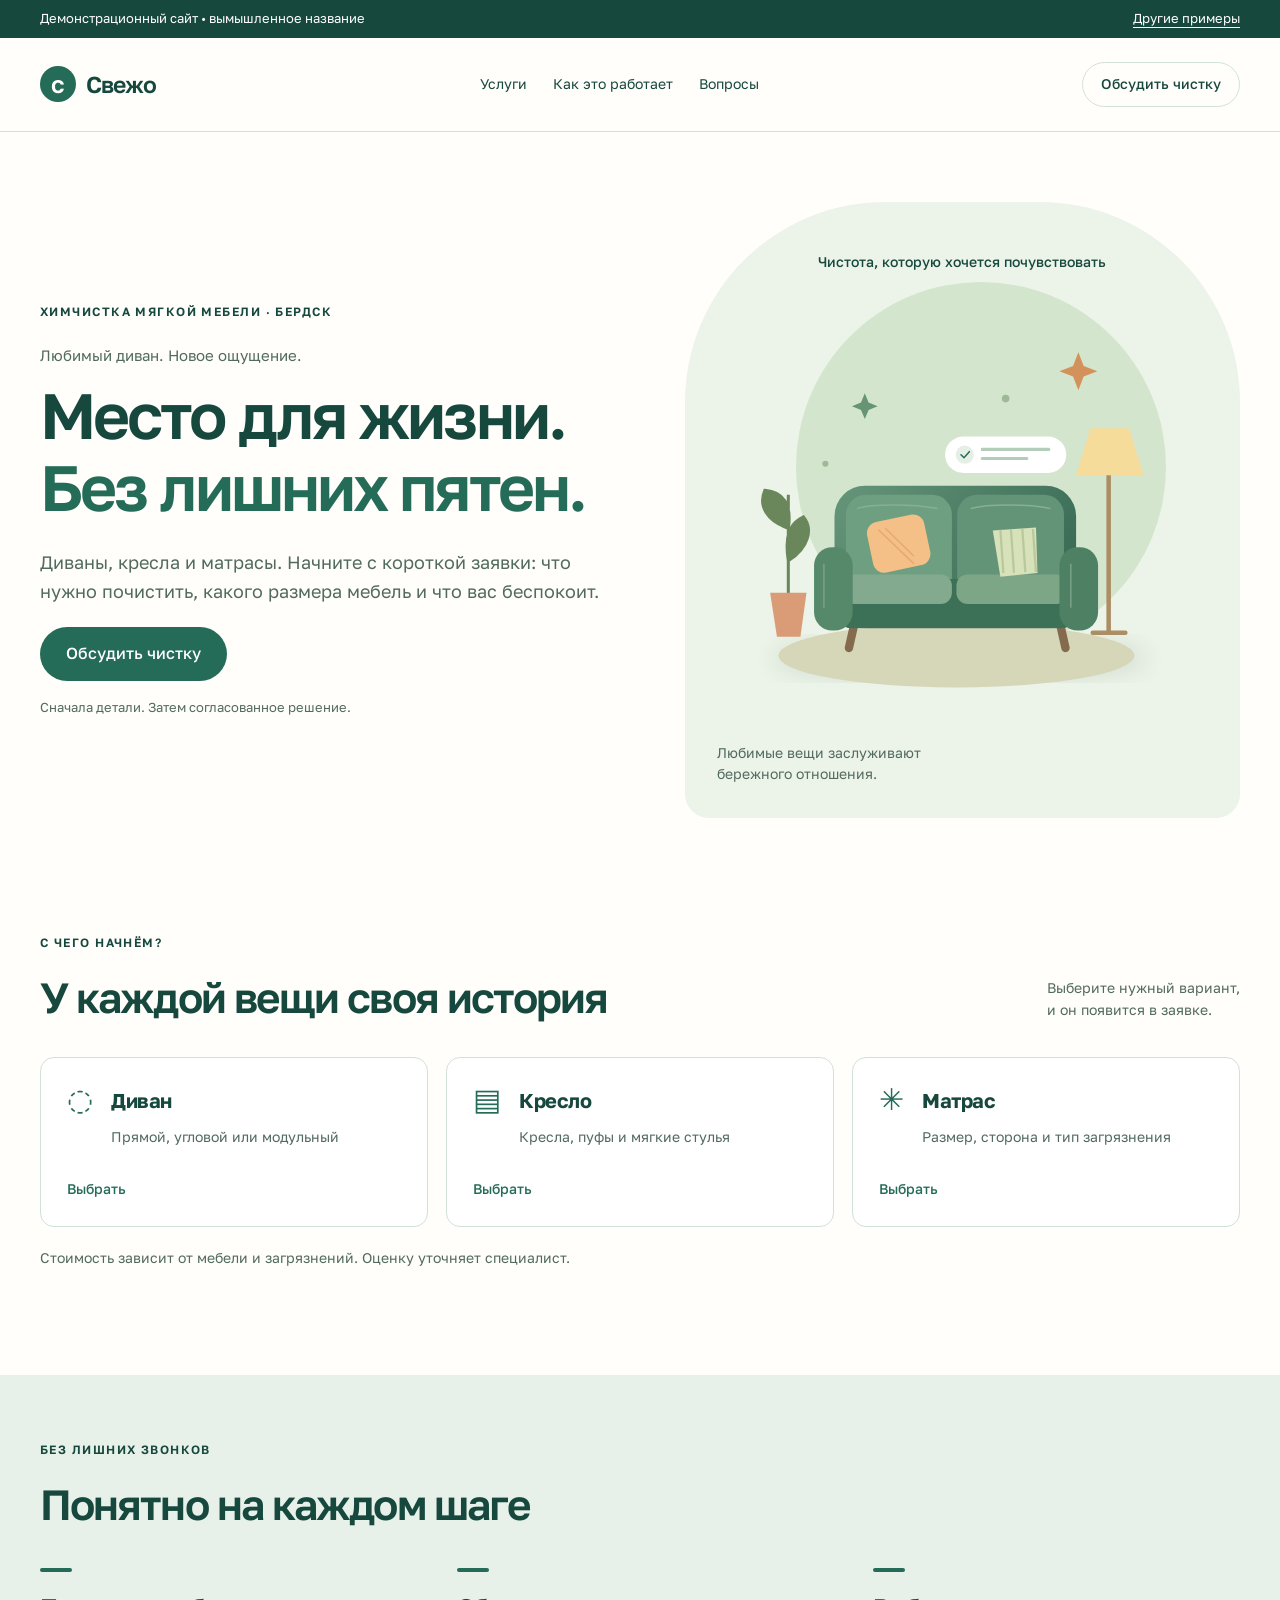
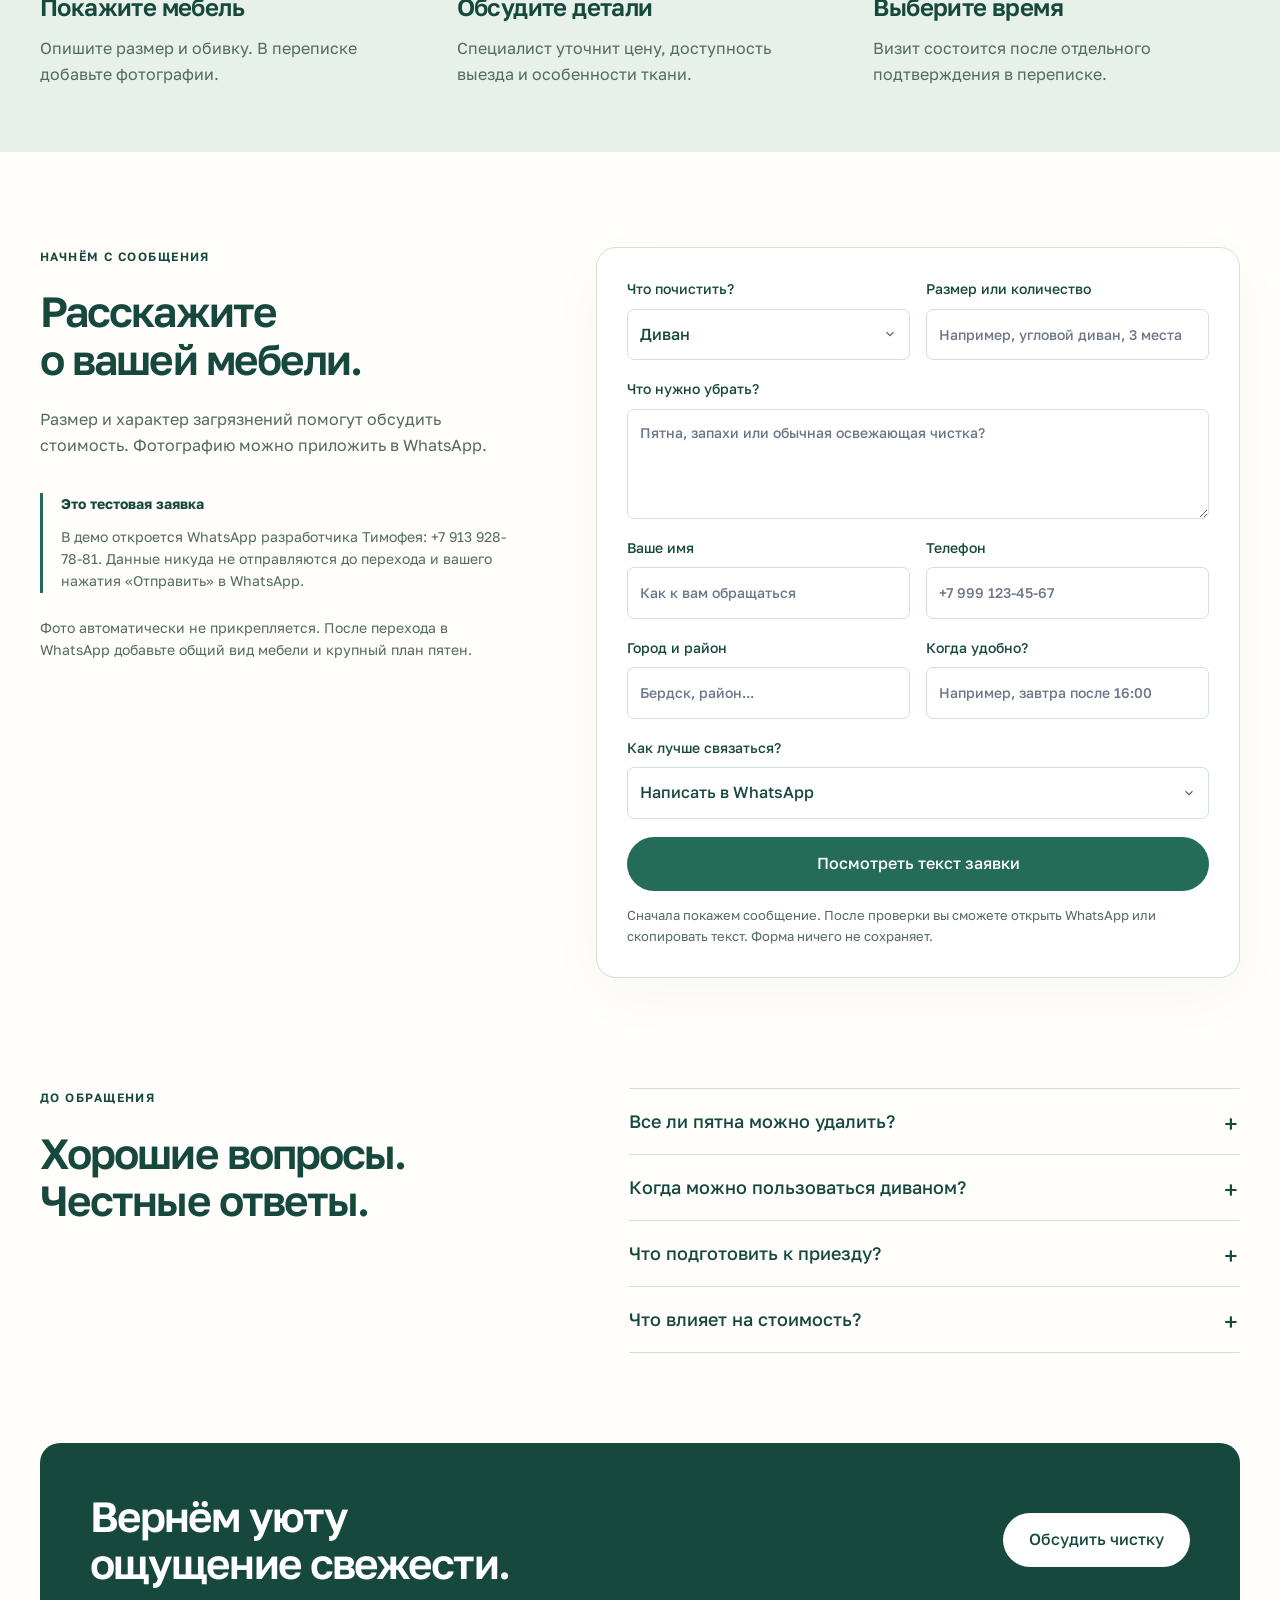
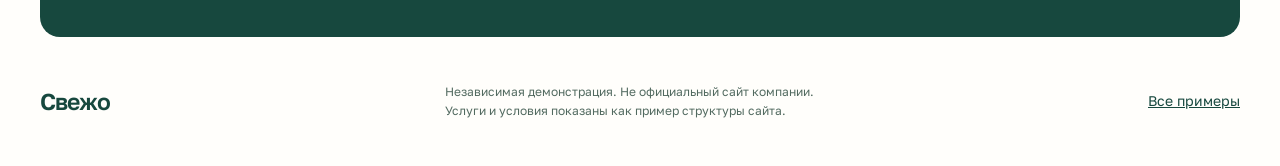
==== cleaning/index.html @ 1a915739 "Publish two independent local service demo websites" ====
<!doctype html><html lang="ru"><head><meta charset="utf-8"><meta name="viewport" content="width=device-width, initial-scale=1"><meta name="description" content="Независимый демонстрационный сайт: химчистка мягкой мебели, удобная заявка в WhatsApp."><meta name="theme-color" content="#1b695a"><title>Свежо · Химчистка мягкой мебели · Демо</title><link rel="icon" href="../assets/sofa.svg" type="image/svg+xml"><link rel="stylesheet" href="../styles.css"><script defer src="../app.js"></script></head>
<body class="cleaning" data-kind="Химчистка мягкой мебели"><div class="demo"><span>Демонстрационный сайт • вымышленное название</span><a href="../">Другие примеры</a></div>
<header><a class="brand" href="#home"><span class="brandmark" aria-hidden="true">с</span>Свежо</a><nav aria-label="Навигация"><a href="#services">Услуги</a><a href="#how">Как это работает</a><a href="#questions">Вопросы</a></nav><a class="header-cta" href="#request">Обсудить чистку</a></header>
<main id="home"><section class="hero wrap"><div class="hero-copy"><span class="eyebrow">Химчистка мягкой мебели · Бердск</span><p class="kicker">Любимый диван. Новое ощущение.</p><h1>Место для жизни.<br><em>Без лишних пятен.</em></h1><p class="intro">Диваны, кресла и матрасы. Начните с короткой заявки: что нужно почистить, какого размера мебель и что вас беспокоит.</p><a class="button primary" href="#request">Обсудить чистку</a><p class="micro">Сначала детали. Затем согласованное решение.</p></div><div class="hero-art"><div class="art-caption">Чистота, которую хочется почувствовать</div><img src="../assets/sofa.svg" alt="Авторская иллюстрация зелёного дивана" width="680" height="620"><div class="art-note">Любимые вещи заслуживают<br>бережного отношения.</div></div></section>
<section class="services wrap" id="services"><div class="section-head"><div><span class="eyebrow">С чего начнём?</span><h2>У каждой вещи своя история</h2></div><p>Выберите нужный вариант,<br>и он появится в заявке.</p></div><div class="service-list"><button class="service" type="button" data-service="Диван"><span class="service-icon" aria-hidden="true">◌</span><span><strong>Диван</strong><small>Прямой, угловой или модульный</small></span><span class="choose">Выбрать</span></button><button class="service" type="button" data-service="Кресло"><span class="service-icon" aria-hidden="true">▤</span><span><strong>Кресло</strong><small>Кресла, пуфы и мягкие стулья</small></span><span class="choose">Выбрать</span></button><button class="service" type="button" data-service="Матрас"><span class="service-icon" aria-hidden="true">✳</span><span><strong>Матрас</strong><small>Размер, сторона и тип загрязнения</small></span><span class="choose">Выбрать</span></button></div><p class="service-foot">Стоимость зависит от мебели и загрязнений. Оценку уточняет специалист.</p></section>
<section class="process" id="how"><div class="wrap"><span class="eyebrow">Без лишних звонков</span><h2>Понятно на каждом шаге</h2><div class="steps"><article><span class="step-mark" aria-hidden="true"></span><h3>Покажите мебель</h3><p>Опишите размер и обивку. В переписке добавьте фотографии.</p></article><article><span class="step-mark" aria-hidden="true"></span><h3>Обсудите детали</h3><p>Специалист уточнит цену, доступность выезда и особенности ткани.</p></article><article><span class="step-mark" aria-hidden="true"></span><h3>Выберите время</h3><p>Визит состоится после отдельного подтверждения в переписке.</p></article></div></div></section>
<section class="request wrap" id="request"><div class="request-copy"><span class="eyebrow">Начнём с сообщения</span><h2>Расскажите<br>о вашей мебели.</h2><p>Размер и характер загрязнений помогут обсудить стоимость. Фотографию можно приложить в WhatsApp.</p><aside><strong>Это тестовая заявка</strong><p>В демо откроется WhatsApp разработчика Тимофея: +7 913 928-78-81. Данные никуда не отправляются до перехода и вашего нажатия «Отправить» в WhatsApp.</p></aside><p class="photo-note">Фото автоматически не прикрепляется. После перехода в WhatsApp добавьте общий вид мебели и крупный план пятен.</p></div><form id="request-form"><div class="field-row"><label>Что почистить?<select name="service" required><option>Диван</option><option>Кресло</option><option>Матрас</option></select></label><label>Размер или количество<input name="model" placeholder="Например, угловой диван, 3 места" maxlength="120"></label></div><label>Что нужно убрать?<textarea name="problem" rows="3" placeholder="Пятна, запахи или обычная освежающая чистка?" required maxlength="1000"></textarea></label><div class="field-row"><label>Ваше имя<input name="name" autocomplete="given-name" placeholder="Как к вам обращаться" required maxlength="70"></label><label>Телефон<input name="phone" type="tel" inputmode="tel" autocomplete="tel" placeholder="+7 999 123-45-67" required maxlength="24"></label></div><div class="field-row"><label>Город и район<input name="area" placeholder="Бердск, район..." maxlength="150" required></label><label>Когда удобно?<input name="time" placeholder="Например, завтра после 16:00" maxlength="120"></label></div><label>Как лучше связаться?<select name="reply"><option>Написать в WhatsApp</option><option>Позвонить на указанный телефон</option></select></label><button class="button primary submit" type="submit">Посмотреть текст заявки</button><p class="form-hint">Сначала покажем сообщение. После проверки вы сможете открыть WhatsApp или скопировать текст. Форма ничего не сохраняет.</p></form></section>
<section class="faq wrap" id="questions"><div><span class="eyebrow">До обращения</span><h2>Хорошие вопросы.<br>Честные ответы.</h2></div><div><details><summary>Все ли пятна можно удалить?</summary><p>Результат зависит от ткани, возраста и происхождения пятна. Перед работой специалист должен оценить материал и ограничения. Полное удаление любых пятен заранее не обещается.</p></details><details><summary>Когда можно пользоваться диваном?</summary><p>Время высыхания зависит от обивки, влажности и проветривания. Уточните ориентир у специалиста для вашей мебели.</p></details><details><summary>Что подготовить к приезду?</summary><p>Согласуйте доступ к мебели, воде и электричеству. Уберите с мебели личные вещи, а остальные условия уточните в переписке.</p></details><details><summary>Что влияет на стоимость?</summary><p>Тип и размер мебели, ткань, загрязнения и дополнительные работы. В демо нет выдуманного прайса: условия согласуются со специалистом.</p></details></div></section>
<section class="final-cta wrap"><h2>Вернём уюту<br>ощущение свежести.</h2><a class="button" href="#request">Обсудить чистку</a></section></main>
<footer class="wrap"><a class="brand" href="#home">Свежо</a><p>Независимая демонстрация. Не официальный сайт компании.<br>Услуги и условия показаны как пример структуры сайта.</p><a href="../">Все примеры</a></footer>
<dialog id="preview"><div class="dialog-head"><h2>Ваша заявка</h2><button type="button" class="close" aria-label="Закрыть">×</button></div><p>Проверьте данные. Получатель в демо: Тимофей, +7 913 928-78-81.</p><pre id="message"></pre><a id="whatsapp" class="button primary" href="#">Открыть WhatsApp</a><button type="button" class="copy">Скопировать текст</button><p id="copy-status" aria-live="polite"></p><p class="form-hint">Если WhatsApp недоступен, скопируйте сообщение и передайте его удобным способом. Время и цена требуют подтверждения.</p></dialog></body></html>
---- styles.css ----
@font-face{font-family:Golos;src:url('assets/GolosText.ttf') format('truetype');font-display:swap}*{box-sizing:border-box}html{scroll-behavior:smooth;scroll-padding-top:110px}body{margin:0;font:16px/1.6 Golos,Arial,sans-serif;background:#fbfcff;color:var(--ink,#172c49);--ink:#172c49;--accent:#2369df;--soft:#eaf1ff;--muted:#53647a;--line:#d8e1ef}body.cleaning{--ink:#17483e;--accent:#246c58;--soft:#e7f1e9;--muted:#526a60;--line:#d1e1d8;background:#fffefb}a{color:inherit;text-decoration:none}button,input,select,textarea{font:inherit}button,a,input,textarea,select,summary{-webkit-tap-highlight-color:transparent}button,a,summary{touch-action:manipulation}button{cursor:pointer}button:focus-visible,a:focus-visible,summary:focus-visible{outline:3px solid #db752d;outline-offset:5px}p{margin:0 0 20px}h1,h2,h3{line-height:1.12;font-weight:600;letter-spacing:-.045em;margin:0}h1{font-size:clamp(44px,5.3vw,76px)}h1 em{color:var(--accent);font-style:normal}h2{font-size:clamp(32px,3.3vw,46px)}h3{font-size:24px;letter-spacing:-.025em}small{font-size:14px}.wrap{width:min(1200px,calc(100% - 80px));margin-inline:auto}.demo{background:var(--ink);color:white;min-height:38px;padding:8px 40px;display:flex;justify-content:space-between;gap:20px;font-size:13px}.demo a{text-decoration:underline;text-underline-offset:4px}header{height:94px;display:flex;align-items:center;justify-content:space-between;gap:30px;padding:0 max(40px,calc((100vw - 1200px)/2));background:#fbfcfff2;position:sticky;top:0;z-index:10;border-bottom:1px solid var(--line);backdrop-filter:blur(16px)}.cleaning header{background:#fffefbf2}.brand{font-size:23px;font-weight:600;letter-spacing:-.04em;display:inline-flex;align-items:center;gap:10px;white-space:nowrap}.brandmark{width:36px;height:36px;border-radius:10px;background:var(--accent);color:white;display:grid;place-items:center;font-size:23px}.cleaning .brandmark{border-radius:50%;font-size:30px}nav{display:flex;gap:26px;font-size:14px}nav a:hover{color:var(--accent)}.header-cta{font-size:14px;font-weight:500;border:1px solid var(--line);border-radius:30px;padding:10px 18px;white-space:nowrap}.header-cta:hover{background:var(--soft)}.hero{display:grid;grid-template-columns:1.1fr 1fr;gap:34px;align-items:center;padding-block:70px 80px}.eyebrow{text-transform:uppercase;letter-spacing:.12em;font-size:12px;font-weight:600;display:block;margin-bottom:22px}.kicker{font-size:15px;color:var(--muted);margin-bottom:12px}.intro{font-size:18px;line-height:1.65;color:var(--muted);max-width:570px;margin-top:25px}.button{display:inline-flex;align-items:center;justify-content:center;min-height:54px;padding:14px 26px;border:0;border-radius:8px;background:var(--ink);color:white;font-weight:500;font-size:16px;transition:transform .2s,background .2s}.button:hover{transform:translateY(-2px)}.primary{background:var(--accent)}.micro{font-size:13px;color:var(--muted);margin-top:16px;margin-bottom:0}.hero-art{position:relative;isolation:isolate;min-width:0;background:var(--soft);border-radius:28px;padding:30px 20px 20px;overflow:hidden}.hero-art:before{content:'';width:370px;height:370px;position:absolute;left:20%;top:80px;background:#d6e5ff;border-radius:50%;z-index:-1}.hero-art img{display:block;width:100%;height:auto;animation:arrive .8s ease both}.art-caption{font-size:14px;font-weight:500;text-align:center}.art-note{font-size:14px;line-height:1.5;padding:0 12px 14px;color:var(--muted)}.cleaning .hero-art{border-radius:200px 200px 24px 24px;background:#ecf3e8;padding-top:50px}.cleaning .hero-art:before{background:#d4e5ce}.cleaning .hero-copy h1{font-size:clamp(44px,5vw,70px)}.cleaning .button{border-radius:30px}.section-head{display:flex;align-items:end;justify-content:space-between;gap:30px;margin-bottom:35px}.section-head p{font-size:14px;color:var(--muted);margin:0}.services{padding-block:35px 85px}.service-list{display:grid;grid-template-columns:repeat(3,1fr);gap:18px}.service{display:flex;flex-wrap:wrap;gap:18px;text-align:left;border:1px solid var(--line);padding:26px;background:white;border-radius:14px;color:var(--ink);transition:background .2s,border-color .2s,transform .2s}.service:hover,.service.selected{background:var(--soft);border-color:var(--accent);transform:translateY(-3px)}.service-icon{font-size:30px;line-height:1;color:var(--accent)}.service strong{display:block;font-size:20px;letter-spacing:-.025em}.service small{display:block;color:var(--muted);margin-top:10px}.choose{width:100%;font-size:14px;font-weight:500;margin-top:12px;color:var(--accent)}.service-foot{color:var(--muted);font-size:14px;margin-top:20px}.process{padding-block:65px;background:var(--soft)}.steps{display:grid;grid-template-columns:repeat(3,1fr);gap:50px;margin-top:40px}.steps p{color:var(--muted);margin:15px 0 0}.step-mark{width:32px;height:4px;background:var(--accent);display:block;margin-bottom:22px;border-radius:4px}.request{padding-block:95px;display:grid;grid-template-columns:.85fr 1.15fr;gap:80px}.request-copy>p{color:var(--muted);margin-top:24px}.request-copy aside{border-left:3px solid var(--accent);padding:0 0 0 18px;margin-top:35px;font-size:14px}.request-copy aside p{margin:10px 0 0;color:var(--muted)}.photo-note{font-size:14px}form{border:1px solid var(--line);background:white;padding:30px;border-radius:20px;box-shadow:0 18px 60px #172c4908}label{display:block;font-size:14px;font-weight:500;margin-bottom:18px}.field-row{display:grid;grid-template-columns:1fr 1fr;gap:16px}input,textarea,select{display:block;width:100%;min-width:0;border:1px solid var(--line);background:#fff;border-radius:7px;padding:12px;color:var(--ink);margin-top:8px;font-size:16px;outline-offset:3px}textarea{resize:vertical;min-height:110px}select{appearance:none;padding-right:36px;background-image:url("data:image/svg+xml,%3Csvg xmlns='http://www.w3.org/2000/svg' width='14' height='14' viewBox='0 0 24 24' fill='none' stroke='%2353647a' stroke-width='2'%3E%3Cpath d='m6 9 6 6 6-6'/%3E%3C/svg%3E");background-repeat:no-repeat;background-position:right 12px center}input:focus,select:focus,textarea:focus{outline:2px solid var(--accent)}input::placeholder,textarea::placeholder{color:#6b7788;font-size:14px;opacity:1}.submit{width:100%}.form-hint{font-size:13px;color:var(--muted);margin:14px 0 0;line-height:1.65}.faq{display:grid;grid-template-columns:1fr 1.2fr;gap:80px;padding-block:15px 90px}details{border-top:1px solid var(--line);padding:18px 0}details:last-child{border-bottom:1px solid var(--line)}summary{font-size:18px;font-weight:500;cursor:pointer;list-style:none;position:relative;padding-right:28px}summary::-webkit-details-marker{display:none}summary:after{content:'+';position:absolute;right:2px;top:-3px;font-size:25px;font-weight:400}details[open] summary:after{content:'−'}details p{color:var(--muted);margin:14px 0 0;font-size:15px}.final-cta{padding:50px;background:var(--ink);border-radius:20px;color:#fff;display:flex;justify-content:space-between;align-items:center;gap:30px}.final-cta .button{background:white;color:var(--ink)}footer{display:flex;justify-content:space-between;gap:30px;align-items:center;padding-block:45px}footer p{font-size:12px;color:var(--muted);margin:0}footer>a:last-child{font-size:14px;text-decoration:underline}dialog{width:min(620px,calc(100% - 32px));border:1px solid var(--line);border-radius:20px;padding:28px;color:var(--ink);max-height:90dvh;box-shadow:0 25px 100px #0003}dialog::backdrop{background:#10243bbc;backdrop-filter:blur(6px)}dialog h2{font-size:30px}.dialog-head{display:flex;align-items:center;justify-content:space-between;gap:15px;margin-bottom:16px}.close{font-size:30px;border:0;background:var(--soft);width:42px;height:42px;border-radius:50%;color:var(--ink)}dialog>p{font-size:14px}pre{white-space:pre-wrap;overflow-wrap:anywhere;font:14px/1.65 Golos,Arial,sans-serif;background:var(--soft);padding:18px;border-radius:10px;max-height:35vh;overflow:auto}dialog .button{width:100%}.copy{background:transparent;border:1px solid var(--line);border-radius:8px;padding:12px;width:100%;margin-top:10px;color:var(--ink)}#copy-status{margin:8px 0}.gallery{background:#f2f5fa}.gallery main{padding-block:70px}.gallery h1{font-size:clamp(40px,5.5vw,70px);max-width:1000px}.gallery-grid{display:grid;grid-template-columns:1fr 1fr;gap:30px;margin-block:45px}.gallery-grid>a{background:white;padding:28px;border-radius:24px;border:1px solid #d8e1ef;transition:transform .2s}.gallery-grid>a:hover{transform:translateY(-4px)}.gallery-grid img{width:100%;height:290px;background:#eaf1ff;border-radius:15px;object-fit:contain;margin-bottom:22px}.gallery-grid>a+ a img{background:#e7f1e9}.gallery-grid h2{font-size:30px;margin-block:10px 18px}.gallery-grid p{color:#53647a}.gallery-grid span{font-size:14px;color:#53647a}.gallery-grid b{color:#2369df;font-weight:500}@keyframes arrive{from{opacity:0;transform:translateY(15px)}to{opacity:1;transform:translateY(0)}}@media(min-width:1550px){.hero{gap:60px}}@media(max-width:1050px){header nav{display:none}.request,.faq{gap:35px}.wrap{width:calc(100% - 48px)}header{padding-inline:24px}.hero{gap:24px}h1,.cleaning .hero-copy h1{font-size:48px}.service{padding:20px}.service strong{font-size:18px}.steps{gap:26px}.field-row{grid-template-columns:1fr;gap:0}}@media(max-width:700px){html{scroll-padding-top:80px}.wrap{width:calc(100% - 36px)}.demo{padding:8px 18px;font-size:12px;gap:10px}.demo span{max-width:215px}.demo a{white-space:nowrap;align-self:center}header{height:76px;padding-inline:18px;gap:10px}.brand{font-size:19px;gap:7px}.brandmark{width:30px;height:30px;font-size:20px}.header-cta{font-size:12px;padding:9px 11px}.hero{grid-template-columns:1fr;padding-block:36px 50px;gap:32px}.eyebrow{font-size:12px;margin-bottom:18px}.kicker{font-size:14px}h1,.cleaning .hero-copy h1{font-size:clamp(38px,10.5vw,58px)}.intro{font-size:16px;margin-top:20px}.hero-art{padding-top:24px;max-width:450px;width:100%;margin:auto}.hero-art img{max-height:350px}.art-note{font-size:13px;padding-bottom:8px}.cleaning .hero-art{padding-top:35px}.hero-art:before{width:260px;height:260px;top:50px}.section-head{display:block}.section-head>p{margin-top:18px}.service-list{grid-template-columns:1fr;gap:12px}.service{padding:20px;flex-wrap:nowrap;align-items:center}.service-icon{flex-shrink:0}.service strong{font-size:18px}.service small{margin-top:5px;font-size:13px}.choose{width:auto;margin:0 0 0 auto;font-size:12px}.services{padding-block:10px 40px}.steps{grid-template-columns:1fr;gap:28px;margin-top:30px}.step-mark{margin-bottom:14px}.steps p{margin-top:10px}.process{padding-block:40px}.request{grid-template-columns:1fr;padding-block:50px;gap:20px}form{padding:22px 18px}.request-copy aside{margin-top:24px}.request-copy>p{margin-top:20px}.field-row{grid-template-columns:1fr}.faq{grid-template-columns:1fr;gap:28px;padding-bottom:45px}summary{font-size:16px}.final-cta{padding:30px 24px;display:block}.final-cta h2{font-size:32px}.final-cta .button{margin-top:24px}footer{display:block;padding-block:30px}footer p{margin-block:18px}dialog{padding:20px}dialog h2{font-size:26px}.gallery main{padding-block:35px}.gallery-grid{grid-template-columns:1fr;gap:22px;margin-block:30px}.gallery-grid>a{padding:22px}.gallery-grid img{height:250px}.gallery-grid h2{font-size:26px}}@media(prefers-reduced-motion:reduce){html{scroll-behavior:auto}*,*:before,*:after{animation:none!important;transition:none!important}}
/* Keep the caption within the curved illustration panel. */
.cleaning .art-caption{max-width:65%;margin-inline:auto;line-height:1.45}.cleaning .brandmark{font-size:24px;line-height:1}
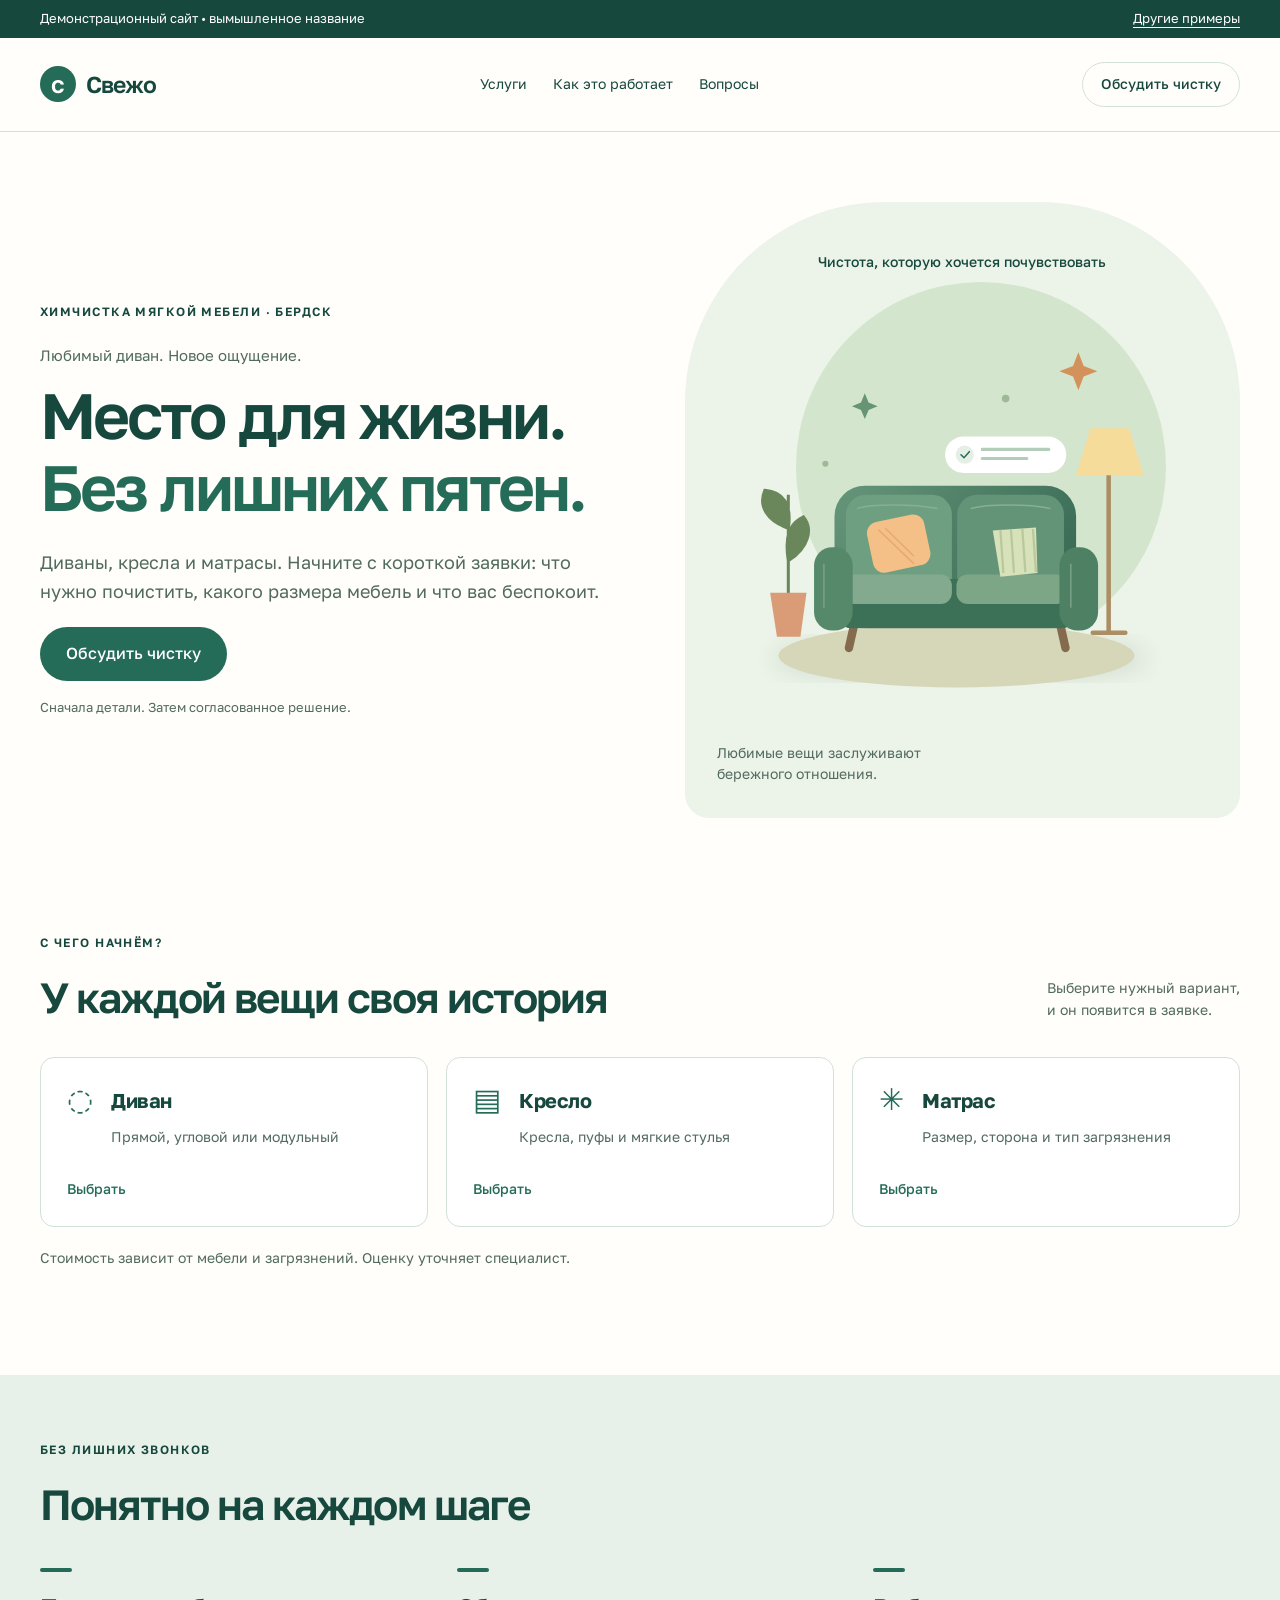
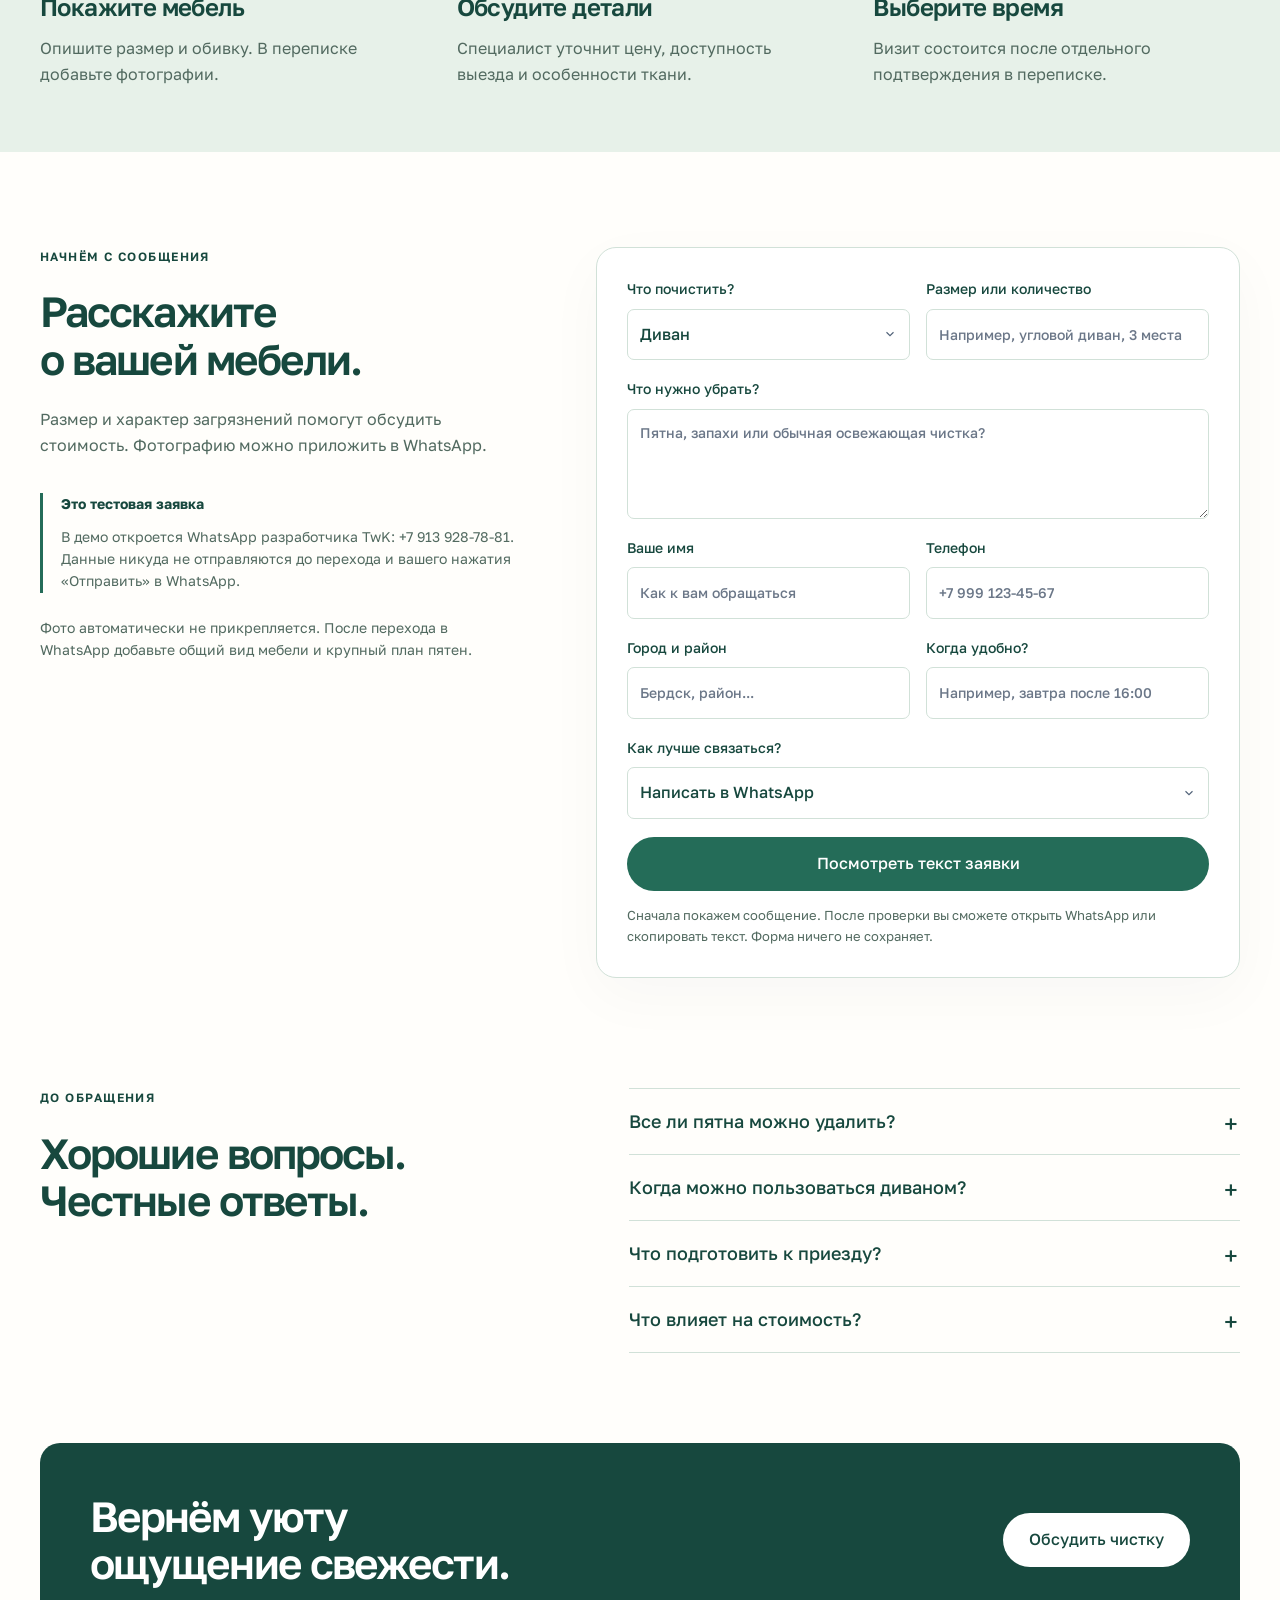
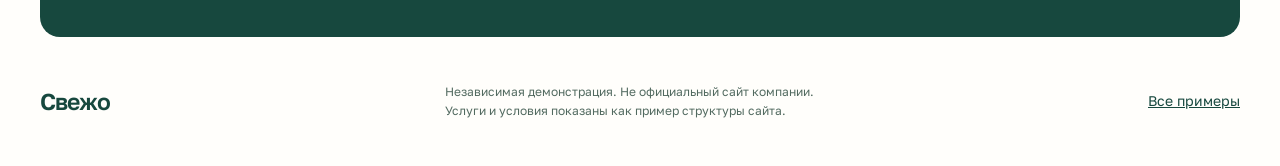
==== commit c25c1ad8: "Publish two independent local service demo websites" ====
--- a/cleaning/index.html
+++ b/cleaning/index.html
@@ -4,8 +4,8 @@
 <main id="home"><section class="hero wrap"><div class="hero-copy"><span class="eyebrow">Химчистка мягкой мебели · Бердск</span><p class="kicker">Любимый диван. Новое ощущение.</p><h1>Место для жизни.<br><em>Без лишних пятен.</em></h1><p class="intro">Диваны, кресла и матрасы. Начните с короткой заявки: что нужно почистить, какого размера мебель и что вас беспокоит.</p><a class="button primary" href="#request">Обсудить чистку</a><p class="micro">Сначала детали. Затем согласованное решение.</p></div><div class="hero-art"><div class="art-caption">Чистота, которую хочется почувствовать</div><img src="../assets/sofa.svg" alt="Авторская иллюстрация зелёного дивана" width="680" height="620"><div class="art-note">Любимые вещи заслуживают<br>бережного отношения.</div></div></section>
 <section class="services wrap" id="services"><div class="section-head"><div><span class="eyebrow">С чего начнём?</span><h2>У каждой вещи своя история</h2></div><p>Выберите нужный вариант,<br>и он появится в заявке.</p></div><div class="service-list"><button class="service" type="button" data-service="Диван"><span class="service-icon" aria-hidden="true">◌</span><span><strong>Диван</strong><small>Прямой, угловой или модульный</small></span><span class="choose">Выбрать</span></button><button class="service" type="button" data-service="Кресло"><span class="service-icon" aria-hidden="true">▤</span><span><strong>Кресло</strong><small>Кресла, пуфы и мягкие стулья</small></span><span class="choose">Выбрать</span></button><button class="service" type="button" data-service="Матрас"><span class="service-icon" aria-hidden="true">✳</span><span><strong>Матрас</strong><small>Размер, сторона и тип загрязнения</small></span><span class="choose">Выбрать</span></button></div><p class="service-foot">Стоимость зависит от мебели и загрязнений. Оценку уточняет специалист.</p></section>
 <section class="process" id="how"><div class="wrap"><span class="eyebrow">Без лишних звонков</span><h2>Понятно на каждом шаге</h2><div class="steps"><article><span class="step-mark" aria-hidden="true"></span><h3>Покажите мебель</h3><p>Опишите размер и обивку. В переписке добавьте фотографии.</p></article><article><span class="step-mark" aria-hidden="true"></span><h3>Обсудите детали</h3><p>Специалист уточнит цену, доступность выезда и особенности ткани.</p></article><article><span class="step-mark" aria-hidden="true"></span><h3>Выберите время</h3><p>Визит состоится после отдельного подтверждения в переписке.</p></article></div></div></section>
-<section class="request wrap" id="request"><div class="request-copy"><span class="eyebrow">Начнём с сообщения</span><h2>Расскажите<br>о вашей мебели.</h2><p>Размер и характер загрязнений помогут обсудить стоимость. Фотографию можно приложить в WhatsApp.</p><aside><strong>Это тестовая заявка</strong><p>В демо откроется WhatsApp разработчика Тимофея: +7 913 928-78-81. Данные никуда не отправляются до перехода и вашего нажатия «Отправить» в WhatsApp.</p></aside><p class="photo-note">Фото автоматически не прикрепляется. После перехода в WhatsApp добавьте общий вид мебели и крупный план пятен.</p></div><form id="request-form"><div class="field-row"><label>Что почистить?<select name="service" required><option>Диван</option><option>Кресло</option><option>Матрас</option></select></label><label>Размер или количество<input name="model" placeholder="Например, угловой диван, 3 места" maxlength="120"></label></div><label>Что нужно убрать?<textarea name="problem" rows="3" placeholder="Пятна, запахи или обычная освежающая чистка?" required maxlength="1000"></textarea></label><div class="field-row"><label>Ваше имя<input name="name" autocomplete="given-name" placeholder="Как к вам обращаться" required maxlength="70"></label><label>Телефон<input name="phone" type="tel" inputmode="tel" autocomplete="tel" placeholder="+7 999 123-45-67" required maxlength="24"></label></div><div class="field-row"><label>Город и район<input name="area" placeholder="Бердск, район..." maxlength="150" required></label><label>Когда удобно?<input name="time" placeholder="Например, завтра после 16:00" maxlength="120"></label></div><label>Как лучше связаться?<select name="reply"><option>Написать в WhatsApp</option><option>Позвонить на указанный телефон</option></select></label><button class="button primary submit" type="submit">Посмотреть текст заявки</button><p class="form-hint">Сначала покажем сообщение. После проверки вы сможете открыть WhatsApp или скопировать текст. Форма ничего не сохраняет.</p></form></section>
+<section class="request wrap" id="request"><div class="request-copy"><span class="eyebrow">Начнём с сообщения</span><h2>Расскажите<br>о вашей мебели.</h2><p>Размер и характер загрязнений помогут обсудить стоимость. Фотографию можно приложить в WhatsApp.</p><aside><strong>Это тестовая заявка</strong><p>В демо откроется WhatsApp разработчика TwK: +7 913 928-78-81. Данные никуда не отправляются до перехода и вашего нажатия «Отправить» в WhatsApp.</p></aside><p class="photo-note">Фото автоматически не прикрепляется. После перехода в WhatsApp добавьте общий вид мебели и крупный план пятен.</p></div><form id="request-form"><div class="field-row"><label>Что почистить?<select name="service" required><option>Диван</option><option>Кресло</option><option>Матрас</option></select></label><label>Размер или количество<input name="model" placeholder="Например, угловой диван, 3 места" maxlength="120"></label></div><label>Что нужно убрать?<textarea name="problem" rows="3" placeholder="Пятна, запахи или обычная освежающая чистка?" required maxlength="1000"></textarea></label><div class="field-row"><label>Ваше имя<input name="name" autocomplete="given-name" placeholder="Как к вам обращаться" required maxlength="70"></label><label>Телефон<input name="phone" type="tel" inputmode="tel" autocomplete="tel" placeholder="+7 999 123-45-67" required maxlength="24"></label></div><div class="field-row"><label>Город и район<input name="area" placeholder="Бердск, район..." maxlength="150" required></label><label>Когда удобно?<input name="time" placeholder="Например, завтра после 16:00" maxlength="120"></label></div><label>Как лучше связаться?<select name="reply"><option>Написать в WhatsApp</option><option>Позвонить на указанный телефон</option></select></label><button class="button primary submit" type="submit">Посмотреть текст заявки</button><p class="form-hint">Сначала покажем сообщение. После проверки вы сможете открыть WhatsApp или скопировать текст. Форма ничего не сохраняет.</p></form></section>
 <section class="faq wrap" id="questions"><div><span class="eyebrow">До обращения</span><h2>Хорошие вопросы.<br>Честные ответы.</h2></div><div><details><summary>Все ли пятна можно удалить?</summary><p>Результат зависит от ткани, возраста и происхождения пятна. Перед работой специалист должен оценить материал и ограничения. Полное удаление любых пятен заранее не обещается.</p></details><details><summary>Когда можно пользоваться диваном?</summary><p>Время высыхания зависит от обивки, влажности и проветривания. Уточните ориентир у специалиста для вашей мебели.</p></details><details><summary>Что подготовить к приезду?</summary><p>Согласуйте доступ к мебели, воде и электричеству. Уберите с мебели личные вещи, а остальные условия уточните в переписке.</p></details><details><summary>Что влияет на стоимость?</summary><p>Тип и размер мебели, ткань, загрязнения и дополнительные работы. В демо нет выдуманного прайса: условия согласуются со специалистом.</p></details></div></section>
 <section class="final-cta wrap"><h2>Вернём уюту<br>ощущение свежести.</h2><a class="button" href="#request">Обсудить чистку</a></section></main>
 <footer class="wrap"><a class="brand" href="#home">Свежо</a><p>Независимая демонстрация. Не официальный сайт компании.<br>Услуги и условия показаны как пример структуры сайта.</p><a href="../">Все примеры</a></footer>
-<dialog id="preview"><div class="dialog-head"><h2>Ваша заявка</h2><button type="button" class="close" aria-label="Закрыть">×</button></div><p>Проверьте данные. Получатель в демо: Тимофей, +7 913 928-78-81.</p><pre id="message"></pre><a id="whatsapp" class="button primary" href="#">Открыть WhatsApp</a><button type="button" class="copy">Скопировать текст</button><p id="copy-status" aria-live="polite"></p><p class="form-hint">Если WhatsApp недоступен, скопируйте сообщение и передайте его удобным способом. Время и цена требуют подтверждения.</p></dialog></body></html>+<dialog id="preview"><div class="dialog-head"><h2>Ваша заявка</h2><button type="button" class="close" aria-label="Закрыть">×</button></div><p>Проверьте данные. Получатель в демо: TwK, +7 913 928-78-81.</p><pre id="message"></pre><a id="whatsapp" class="button primary" href="#">Открыть WhatsApp</a><button type="button" class="copy">Скопировать текст</button><p id="copy-status" aria-live="polite"></p><p class="form-hint">Если WhatsApp недоступен, скопируйте сообщение и передайте его удобным способом. Время и цена требуют подтверждения.</p></dialog></body></html>
